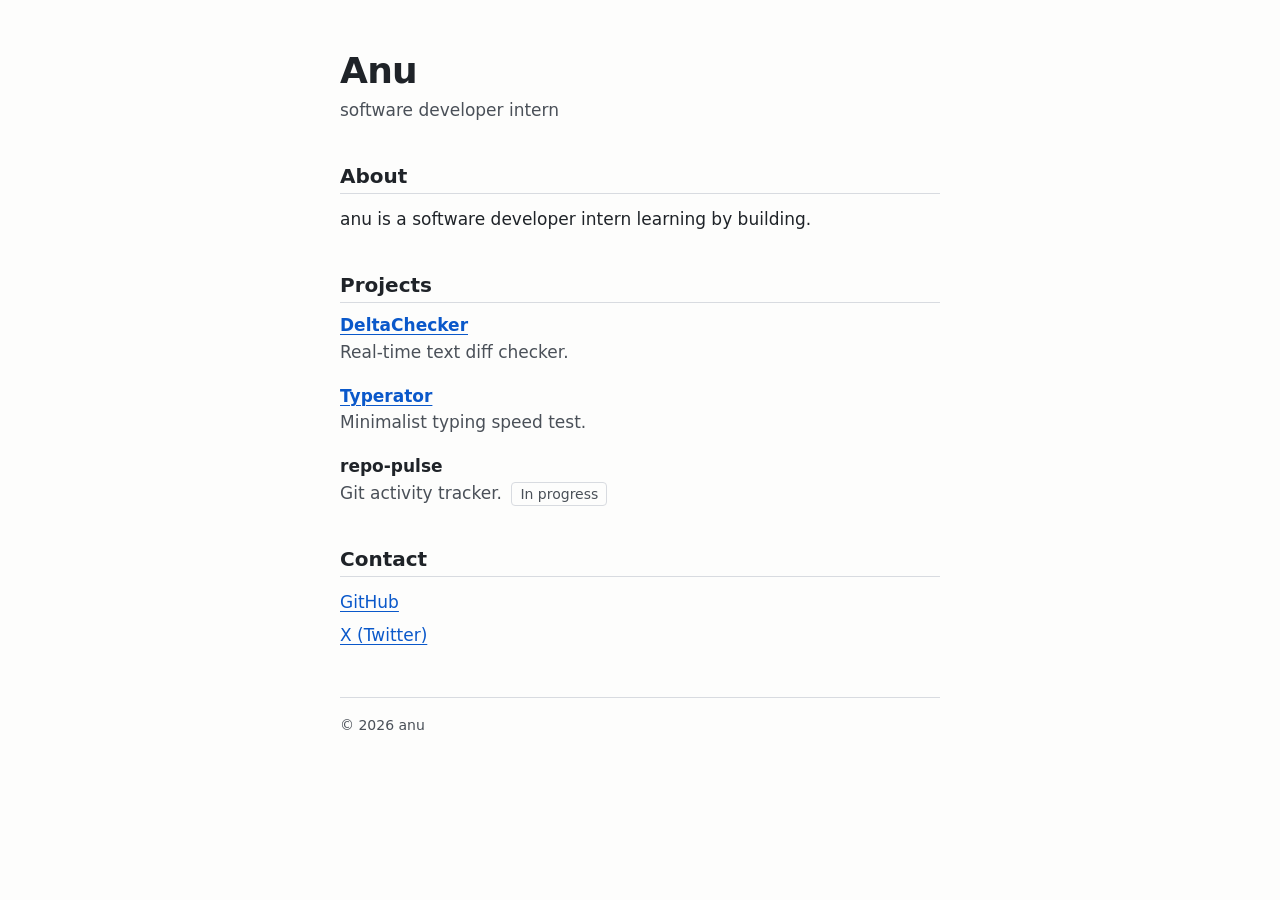
==== index.html @ f2d7a421 "Add personal site: index.html, style.css, .nojekyll, pages.yml, README Co-Authored-By: Claude Opus 5" ====
<!DOCTYPE html>
<html lang="en">
<head>
  <meta charset="UTF-8">
  <meta name="viewport" content="width=device-width, initial-scale=1.0">
  <meta name="description" content="Anu, a software developer intern learning by building. Projects and contact links.">
  <title>Anu — software developer intern</title>
  <link rel="stylesheet" href="style.css">
</head>
<body>
  <header>
    <h1>Anu</h1>
    <p class="tagline">software developer intern</p>
  </header>

  <main>
    <section id="about" aria-labelledby="about-heading">
      <h2 id="about-heading">About</h2>
      <p>anu is a software developer intern learning by building.</p>
    </section>

    <section id="projects" aria-labelledby="projects-heading">
      <h2 id="projects-heading">Projects</h2>
      <ul class="projects">
        <li>
          <h3><a href="https://github.com/anuraj31415/deltachecker">DeltaChecker</a></h3>
          <p>Real-time text diff checker.</p>
        </li>
        <li>
          <h3><a href="https://github.com/anuraj31415/typerator">Typerator</a></h3>
          <p>Minimalist typing speed test.</p>
        </li>
        <li>
          <h3>repo-pulse</h3>
          <p>Git activity tracker. <span class="status">In progress</span></p>
        </li>
      </ul>
    </section>

    <section id="contact" aria-labelledby="contact-heading">
      <h2 id="contact-heading">Contact</h2>
      <ul class="contact">
        <li><a href="https://github.com/anuraj31415">GitHub</a></li>
        <li><a href="https://x.com/anuraj31515">X (Twitter)</a></li>
      </ul>
    </section>
  </main>

  <footer>
    <p>&copy; 2026 anu</p>
  </footer>
</body>
</html>
---- style.css ----
:root {
  --bg: #fdfdfc;
  --text: #1f2328;
  --muted: #4a5058;
  --link: #0a58ca;
  --link-hover: #083f91;
  --border: #d8dbe0;
  --focus: #0a58ca;
}

*,
*::before,
*::after {
  box-sizing: border-box;
}

html {
  font-size: 100%;
  -webkit-text-size-adjust: 100%;
  text-size-adjust: 100%;
}

body {
  margin: 0 auto;
  max-width: 40rem;
  padding: 3rem 1.25rem;
  background: var(--bg);
  color: var(--text);
  font-family: system-ui, -apple-system, 'Segoe UI', Roboto, 'Helvetica Neue', Arial, sans-serif;
  font-size: 1.0625rem;
  line-height: 1.6;
}

h1,
h2,
h3 {
  line-height: 1.25;
  margin: 0;
}

h1 {
  font-size: 2.25rem;
  letter-spacing: -0.02em;
}

h2 {
  font-size: 1.25rem;
  margin-bottom: 0.75rem;
  padding-bottom: 0.25rem;
  border-bottom: 1px solid var(--border);
}

h3 {
  font-size: 1.0625rem;
}

p {
  margin: 0 0 1rem;
}

header {
  margin-bottom: 2.5rem;
}

.tagline {
  margin: 0.25rem 0 0;
  color: var(--muted);
}

section {
  margin-bottom: 2.5rem;
}

ul {
  margin: 0;
  padding: 0;
  list-style: none;
}

.projects li {
  margin-bottom: 1.25rem;
}

.projects p {
  margin: 0.125rem 0 0;
  color: var(--muted);
}

.status {
  display: inline-block;
  margin-left: 0.25rem;
  padding: 0 0.5rem;
  border: 1px solid var(--border);
  border-radius: 0.25rem;
  font-size: 0.875rem;
}

.contact li {
  margin-bottom: 0.375rem;
}

a {
  color: var(--link);
  text-decoration-thickness: 0.08em;
  text-underline-offset: 0.15em;
}

a:hover {
  color: var(--link-hover);
}

a:focus-visible {
  outline: 3px solid var(--focus);
  outline-offset: 2px;
  border-radius: 2px;
}

footer {
  margin-top: 3rem;
  padding-top: 1rem;
  border-top: 1px solid var(--border);
  color: var(--muted);
  font-size: 0.875rem;
}

footer p {
  margin: 0;
}

@media (max-width: 30rem) {
  body {
    padding: 2rem 1rem;
    font-size: 1rem;
  }

  h1 {
    font-size: 1.875rem;
  }
}
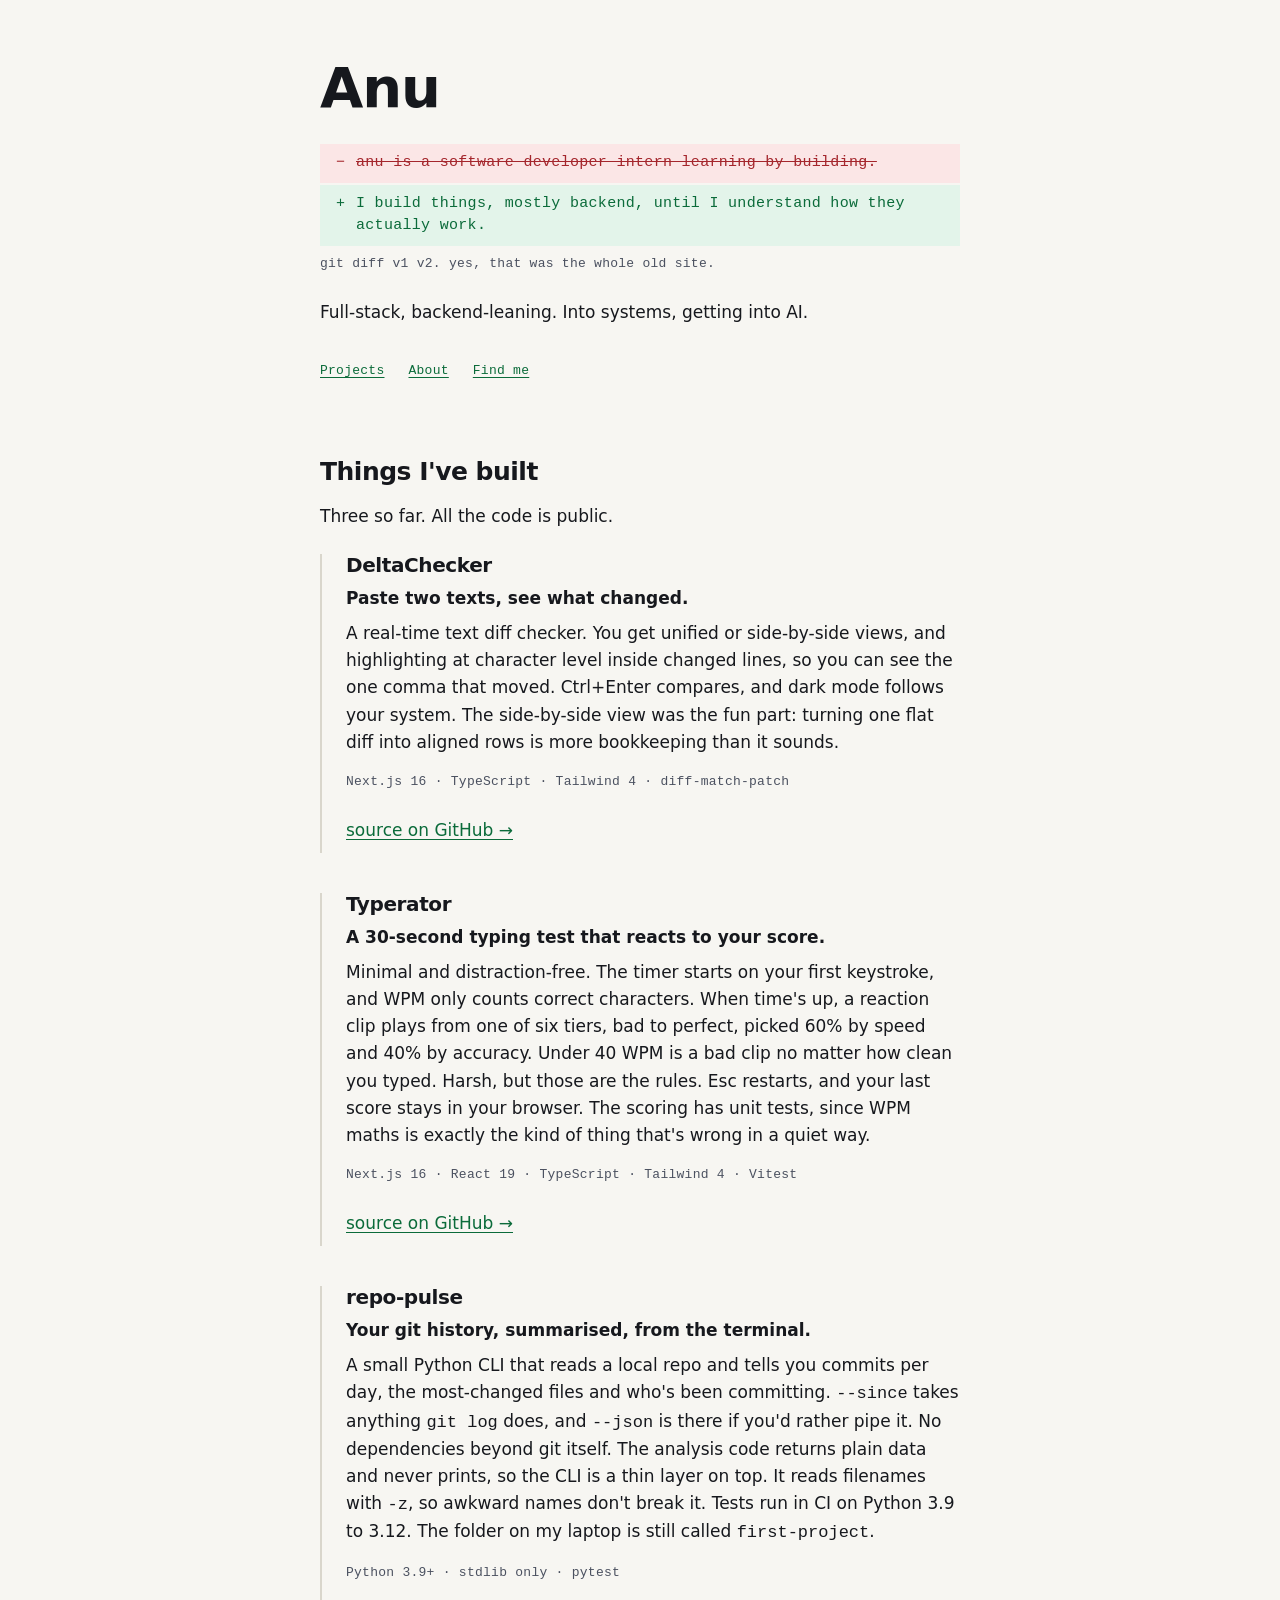
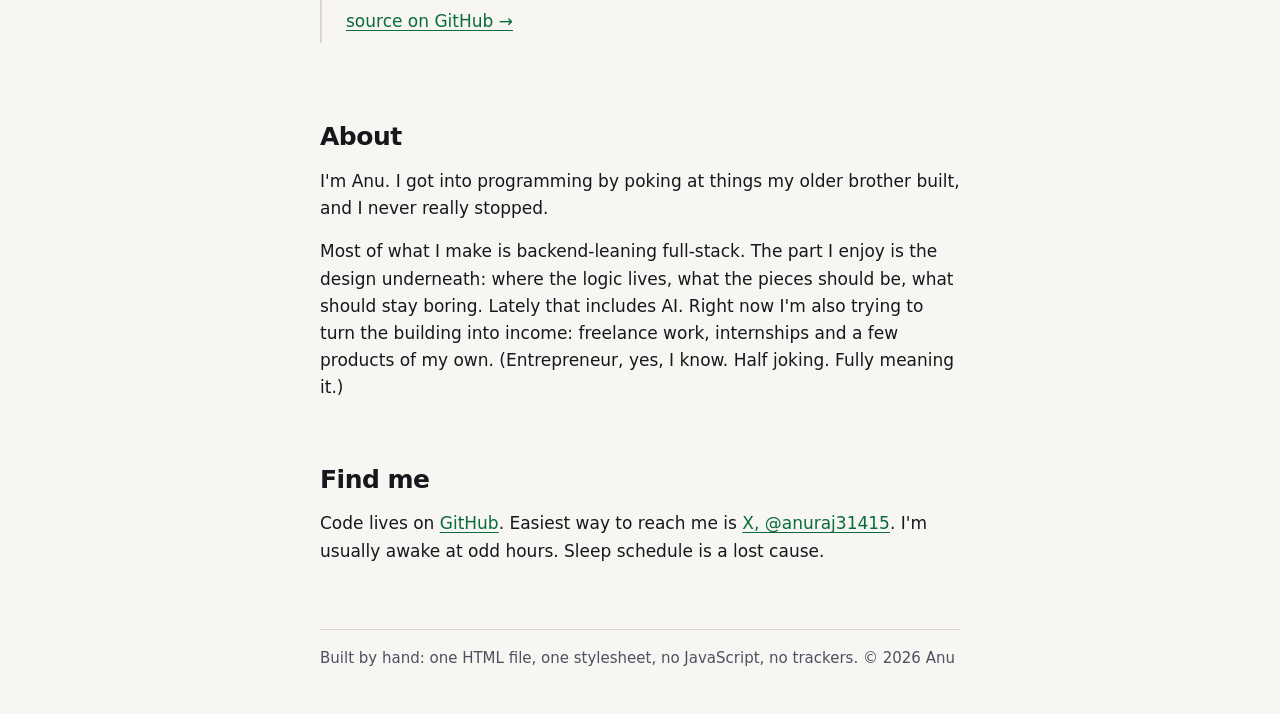
==== commit 08e8da9f: "Redo site: diff-themed hero, real project writeups, 404 page" ====
--- a/index.html
+++ b/index.html
@@ -1,53 +1,85 @@
 <!DOCTYPE html>
+<!-- you read the source. respect. two files, no build step. the diff in the hero is real: that was the v1 sentence. -->
 <html lang="en">
 <head>
   <meta charset="UTF-8">
   <meta name="viewport" content="width=device-width, initial-scale=1.0">
-  <meta name="description" content="Anu, a software developer intern learning by building. Projects and contact links.">
-  <title>Anu — software developer intern</title>
+  <meta name="color-scheme" content="light dark">
+  <meta name="description" content="Anu builds backend-heavy things until he understands how they work. Projects: DeltaChecker, Typerator, repo-pulse.">
+  <meta property="og:title" content="Anu — builds backend-heavy things">
+  <meta property="og:description" content="Full-stack, backend-leaning. Into systems, getting into AI.">
+  <meta property="og:type" content="website">
+  <title>Anu — builds backend-heavy things</title>
   <link rel="stylesheet" href="style.css">
 </head>
 <body>
+  <a class="skip" href="#projects">Skip to projects</a>
   <header>
     <h1>Anu</h1>
-    <p class="tagline">software developer intern</p>
+    <p class="diff" role="group" aria-label="The old site sentence, struck through, and its replacement">
+      <del>anu is a software developer intern learning by building.</del>
+      <ins>I build things, mostly backend, until I understand how they actually work.</ins>
+    </p>
+    <p class="caption">git diff v1 v2. yes, that was the whole old site.</p>
+    <p class="lede">Full-stack, backend-leaning. Into systems, getting into AI.</p>
+    <nav aria-label="Sections">
+      <ul>
+        <li><a href="#projects">Projects</a></li>
+        <li><a href="#about">About</a></li>
+        <li><a href="#contact">Find me</a></li>
+      </ul>
+    </nav>
   </header>
 
   <main>
-    <section id="about" aria-labelledby="about-heading">
-      <h2 id="about-heading">About</h2>
-      <p>anu is a software developer intern learning by building.</p>
-    </section>
-
     <section id="projects" aria-labelledby="projects-heading">
-      <h2 id="projects-heading">Projects</h2>
+      <h2 id="projects-heading">Things I've built</h2>
+      <p>Three so far. All the code is public.</p>
       <ul class="projects">
         <li>
-          <h3><a href="https://github.com/anuraj31415/deltachecker">DeltaChecker</a></h3>
-          <p>Real-time text diff checker.</p>
+          <article>
+            <h3>DeltaChecker</h3>
+            <p class="what">Paste two texts, see what changed.</p>
+            <p>A real-time text diff checker. You get unified or side-by-side views, and highlighting at character level inside changed lines, so you can see the one comma that moved. Ctrl+Enter compares, and dark mode follows your system. The side-by-side view was the fun part: turning one flat diff into aligned rows is more bookkeeping than it sounds.</p>
+            <p class="stack">Next.js 16 · TypeScript · Tailwind 4 · diff-match-patch</p>
+            <p class="links"><a href="https://github.com/anuraj31415/deltachecker">source on GitHub →<span class="vh"> (DeltaChecker)</span></a></p>
+          </article>
         </li>
         <li>
-          <h3><a href="https://github.com/anuraj31415/typerator">Typerator</a></h3>
-          <p>Minimalist typing speed test.</p>
+          <article>
+            <h3>Typerator</h3>
+            <p class="what">A 30-second typing test that reacts to your score.</p>
+            <p>Minimal and distraction-free. The timer starts on your first keystroke, and WPM only counts correct characters. When time's up, a reaction clip plays from one of six tiers, bad to perfect, picked 60% by speed and 40% by accuracy. Under 40 WPM is a bad clip no matter how clean you typed. Harsh, but those are the rules. Esc restarts, and your last score stays in your browser. The scoring has unit tests, since WPM maths is exactly the kind of thing that's wrong in a quiet way.</p>
+            <p class="stack">Next.js 16 · React 19 · TypeScript · Tailwind 4 · Vitest</p>
+            <p class="links"><a href="https://github.com/anuraj31415/typerator">source on GitHub →<span class="vh"> (Typerator)</span></a></p>
+          </article>
         </li>
         <li>
-          <h3>repo-pulse</h3>
-          <p>Git activity tracker. <span class="status">In progress</span></p>
+          <article>
+            <h3>repo-pulse</h3>
+            <p class="what">Your git history, summarised, from the terminal.</p>
+            <p>A small Python CLI that reads a local repo and tells you commits per day, the most-changed files and who's been committing. <code>--since</code> takes anything <code>git log</code> does, and <code>--json</code> is there if you'd rather pipe it. No dependencies beyond git itself. The analysis code returns plain data and never prints, so the CLI is a thin layer on top. It reads filenames with <code>-z</code>, so awkward names don't break it. Tests run in CI on Python 3.9 to 3.12. The folder on my laptop is still called <code>first-project</code>.</p>
+            <p class="stack">Python 3.9+ · stdlib only · pytest</p>
+            <p class="links"><a href="https://github.com/anuraj31415/repo-pulse">source on GitHub →<span class="vh"> (repo-pulse)</span></a></p>
+          </article>
         </li>
       </ul>
     </section>
 
+    <section id="about" aria-labelledby="about-heading">
+      <h2 id="about-heading">About</h2>
+      <p>I'm Anu. I got into programming by poking at things my older brother built, and I never really stopped.</p>
+      <p>Most of what I make is backend-leaning full-stack. The part I enjoy is the design underneath: where the logic lives, what the pieces should be, what should stay boring. Lately that includes AI. Right now I'm also trying to turn the building into income: freelance work, internships and a few products of my own. (Entrepreneur, yes, I know. Half joking. Fully meaning it.)</p>
+    </section>
+
     <section id="contact" aria-labelledby="contact-heading">
-      <h2 id="contact-heading">Contact</h2>
-      <ul class="contact">
-        <li><a href="https://github.com/anuraj31415">GitHub</a></li>
-        <li><a href="https://x.com/anuraj31515">X (Twitter)</a></li>
-      </ul>
+      <h2 id="contact-heading">Find me</h2>
+      <p>Code lives on <a href="https://github.com/anuraj31415">GitHub</a>. Easiest way to reach me is <a href="https://x.com/anuraj31415">X, @anuraj31415</a>. I'm usually awake at odd hours. Sleep schedule is a lost cause.</p>
     </section>
   </main>
 
   <footer>
-    <p>&copy; 2026 anu</p>
+    <p>Built by hand: one HTML file, one stylesheet, no JavaScript, no trackers. &copy; 2026 Anu</p>
   </footer>
 </body>
 </html>
--- a/style.css
+++ b/style.css
@@ -1,139 +1,78 @@
+/* Anu's site. The idea: it's a diff. Green adds, red removes, nothing else gets colour. */
 :root {
-  --bg: #fdfdfc;
-  --text: #1f2328;
-  --muted: #4a5058;
-  --link: #0a58ca;
-  --link-hover: #083f91;
-  --border: #d8dbe0;
-  --focus: #0a58ca;
+  color-scheme: light dark;
+  --bg: #f7f6f2;
+  --text: #16181d;
+  --muted: #4b5160;
+  --add: #0b6b3a;
+  --del: #a4262c;
+  --rule: #d9d6cc;
+  --add-tint: #e3f4ea;
+  --del-tint: #fbe6e6;
+  --s1: .5rem;
+  --s2: 1rem;
+  --s3: 1.5rem;
+  --s4: 2rem;
+  --s5: 3rem;
+  --s6: 4rem;
+  --sans: system-ui, -apple-system, "Segoe UI", Roboto, sans-serif;
+  --mono: ui-monospace, "SFMono-Regular", Menlo, Consolas, monospace;
 }
-
-*,
-*::before,
-*::after {
-  box-sizing: border-box;
-}
-
-html {
-  font-size: 100%;
-  -webkit-text-size-adjust: 100%;
-  text-size-adjust: 100%;
-}
-
-body {
-  margin: 0 auto;
-  max-width: 40rem;
-  padding: 3rem 1.25rem;
-  background: var(--bg);
-  color: var(--text);
-  font-family: system-ui, -apple-system, 'Segoe UI', Roboto, 'Helvetica Neue', Arial, sans-serif;
-  font-size: 1.0625rem;
-  line-height: 1.6;
-}
-
-h1,
-h2,
-h3 {
-  line-height: 1.25;
-  margin: 0;
-}
-
-h1 {
-  font-size: 2.25rem;
-  letter-spacing: -0.02em;
-}
-
-h2 {
-  font-size: 1.25rem;
-  margin-bottom: 0.75rem;
-  padding-bottom: 0.25rem;
-  border-bottom: 1px solid var(--border);
-}
-
-h3 {
-  font-size: 1.0625rem;
-}
-
-p {
-  margin: 0 0 1rem;
-}
-
-header {
-  margin-bottom: 2.5rem;
-}
-
-.tagline {
-  margin: 0.25rem 0 0;
-  color: var(--muted);
-}
-
-section {
-  margin-bottom: 2.5rem;
-}
-
-ul {
-  margin: 0;
-  padding: 0;
-  list-style: none;
-}
-
-.projects li {
-  margin-bottom: 1.25rem;
-}
-
-.projects p {
-  margin: 0.125rem 0 0;
-  color: var(--muted);
-}
-
-.status {
-  display: inline-block;
-  margin-left: 0.25rem;
-  padding: 0 0.5rem;
-  border: 1px solid var(--border);
-  border-radius: 0.25rem;
-  font-size: 0.875rem;
-}
-
-.contact li {
-  margin-bottom: 0.375rem;
-}
-
-a {
-  color: var(--link);
-  text-decoration-thickness: 0.08em;
-  text-underline-offset: 0.15em;
-}
-
-a:hover {
-  color: var(--link-hover);
-}
-
-a:focus-visible {
-  outline: 3px solid var(--focus);
-  outline-offset: 2px;
-  border-radius: 2px;
-}
-
-footer {
-  margin-top: 3rem;
-  padding-top: 1rem;
-  border-top: 1px solid var(--border);
-  color: var(--muted);
-  font-size: 0.875rem;
-}
-
-footer p {
-  margin: 0;
-}
-
-@media (max-width: 30rem) {
-  body {
-    padding: 2rem 1rem;
-    font-size: 1rem;
-  }
-
-  h1 {
-    font-size: 1.875rem;
+@media (prefers-color-scheme: dark) {
+  :root {
+    --bg: #121418;
+    --text: #e8e6e1;
+    --muted: #a3a9b5;
+    --add: #5fd38d;
+    --del: #ff8f8f;
+    --rule: #2a2e36;
+    --add-tint: #16281d;
+    --del-tint: #2c1818;
   }
 }
+* { box-sizing: border-box; }
+html { background: var(--bg); }
+body {
+  max-width: 42rem;
+  margin: 0 auto;
+  padding: var(--s3) var(--s2) var(--s5);
+  font: 1.0625rem/1.6 var(--sans);
+  color: var(--text);
+  background: var(--bg);
+}
+@media (max-width: 30rem) { body { font-size: 1rem; } }
+::selection { background: var(--add-tint); color: var(--text); }
+h1, h2, h3 { line-height: 1.15; letter-spacing: -.02em; text-wrap: balance; margin: 0; }
+h1 { font-size: clamp(2.25rem, 7vw, 3.5rem); }
+h2 { font-size: 1.5625rem; margin-bottom: var(--s2); }
+h3 { font-size: 1.25rem; margin-bottom: var(--s1); }
+p { margin: 0 0 var(--s2); }
+a { color: var(--add); text-decoration: underline; text-underline-offset: .2em; text-decoration-thickness: 1px; }
+a:hover { text-decoration-thickness: 3px; }
+a:focus-visible { outline: 3px solid var(--add); outline-offset: 3px; border-radius: 2px; }
+.mono, .caption, .stack, nav, .diff { font-family: var(--mono); font-size: .8125rem; letter-spacing: .02em; }
+.skip { position: absolute; left: var(--s2); top: -4rem; background: var(--bg); padding: var(--s1) var(--s2); border: 2px solid var(--add); z-index: 1; }
+.skip:focus { top: var(--s1); }
+header { padding-top: var(--s4); }
+.diff { margin: var(--s3) 0 var(--s1); display: grid; gap: 2px; font-size: .9375rem; line-height: 1.5; }
+.diff > * { display: block; padding: var(--s1) var(--s2) var(--s1) 2.25rem; position: relative; overflow-wrap: anywhere; }
+.diff > *::before { position: absolute; left: var(--s2); content: "+"; }
+.diff del { background: var(--del-tint); color: var(--del); text-decoration: line-through; }
+.diff del::before { content: "\2212"; }
+.diff ins { background: var(--add-tint); color: var(--add); text-decoration: none; }
+.caption { color: var(--muted); margin: 0 0 var(--s3); }
+.lede { margin: 0 0 var(--s3); }
+nav ul { list-style: none; margin: 0; padding: 0; display: flex; flex-wrap: wrap; gap: 0 var(--s3); }
+nav a { display: inline-flex; align-items: center; min-height: 44px; }
+section { margin-top: var(--s6); }
+.projects { list-style: none; margin: var(--s3) 0 0; padding: 0; display: grid; gap: var(--s3); }
+article { border-left: 2px solid var(--rule); padding-left: var(--s3); transition: border-color 150ms; }
+article:hover, article:focus-within { border-left-color: var(--add); }
+.what { font-weight: 600; margin-bottom: var(--s1); }
+.stack { color: var(--muted); overflow-wrap: anywhere; }
+.links a { display: inline-flex; align-items: center; min-height: 44px; }
+.contact { list-style: none; margin: 0; padding: 0; }
+.vh { position: absolute; width: 1px; height: 1px; overflow: hidden; clip-path: inset(50%); white-space: nowrap; }
+footer { margin-top: var(--s6); padding-top: var(--s2); border-top: 1px solid var(--rule); color: var(--muted); font-size: .9375rem; }
+footer p { margin: 0; }
+@media (prefers-reduced-motion: reduce) { article { transition: none; } }
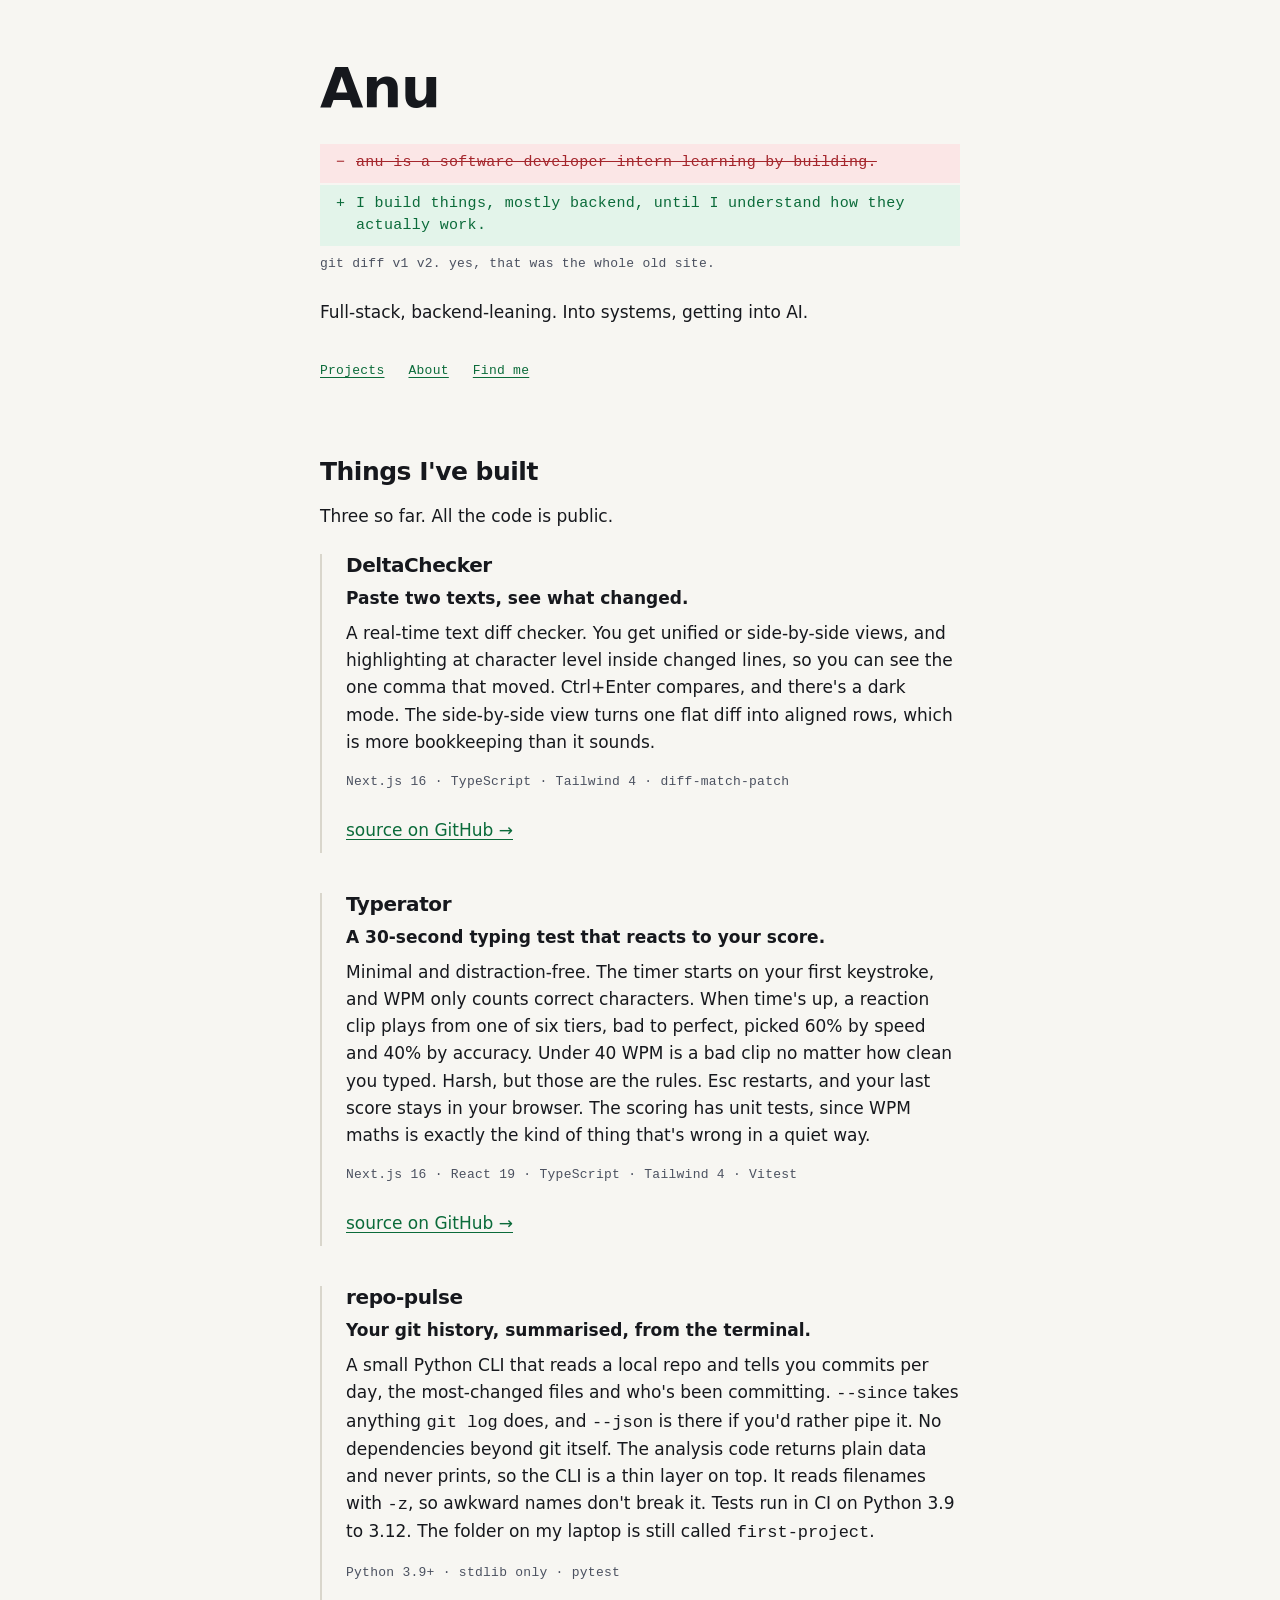
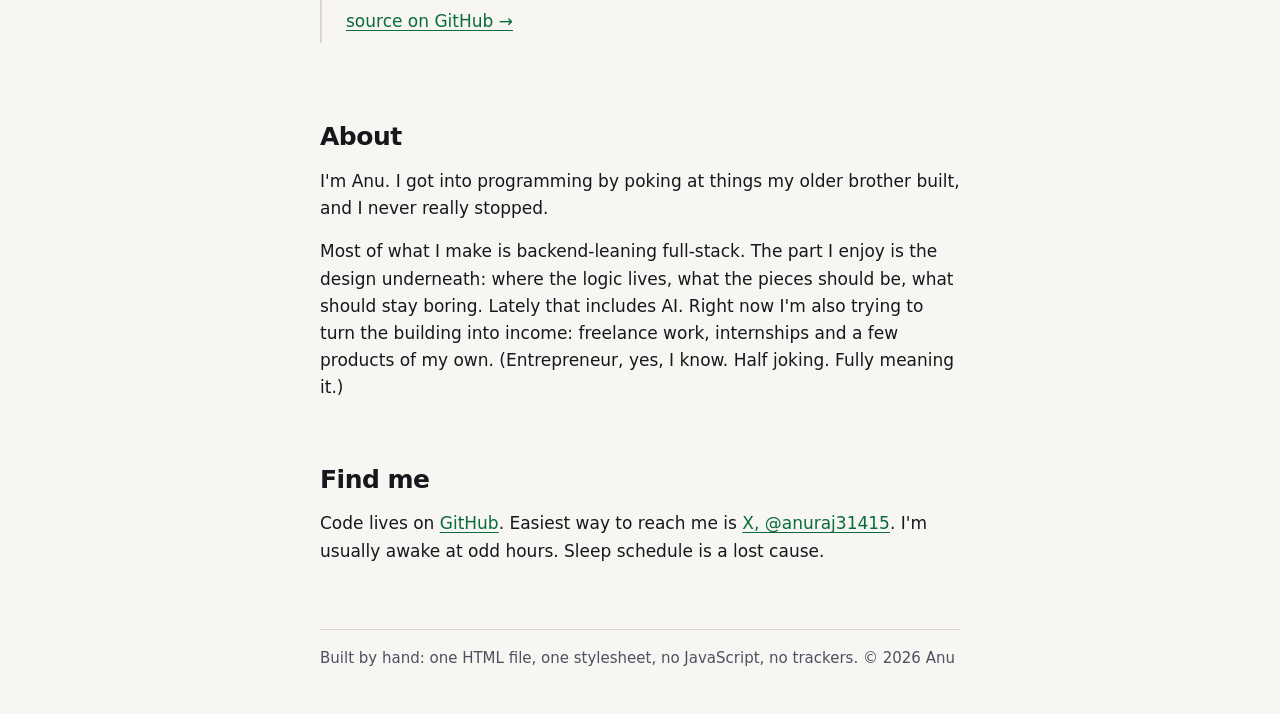
==== commit 7a66b41d: "QA fixes: scrub README grep example, trim DeltaChecker blurb, fix file count comment" ====
--- a/index.html
+++ b/index.html
@@ -1,5 +1,5 @@
 <!DOCTYPE html>
-<!-- you read the source. respect. two files, no build step. the diff in the hero is real: that was the v1 sentence. -->
+<!-- you read the source. respect. three files, no build step. the diff in the hero is real: that was the v1 sentence. -->
 <html lang="en">
 <head>
   <meta charset="UTF-8">
@@ -40,7 +40,7 @@
           <article>
             <h3>DeltaChecker</h3>
             <p class="what">Paste two texts, see what changed.</p>
-            <p>A real-time text diff checker. You get unified or side-by-side views, and highlighting at character level inside changed lines, so you can see the one comma that moved. Ctrl+Enter compares, and dark mode follows your system. The side-by-side view was the fun part: turning one flat diff into aligned rows is more bookkeeping than it sounds.</p>
+            <p>A real-time text diff checker. You get unified or side-by-side views, and highlighting at character level inside changed lines, so you can see the one comma that moved. Ctrl+Enter compares, and there's a dark mode. The side-by-side view turns one flat diff into aligned rows, which is more bookkeeping than it sounds.</p>
             <p class="stack">Next.js 16 · TypeScript · Tailwind 4 · diff-match-patch</p>
             <p class="links"><a href="https://github.com/anuraj31415/deltachecker">source on GitHub →<span class="vh"> (DeltaChecker)</span></a></p>
           </article>
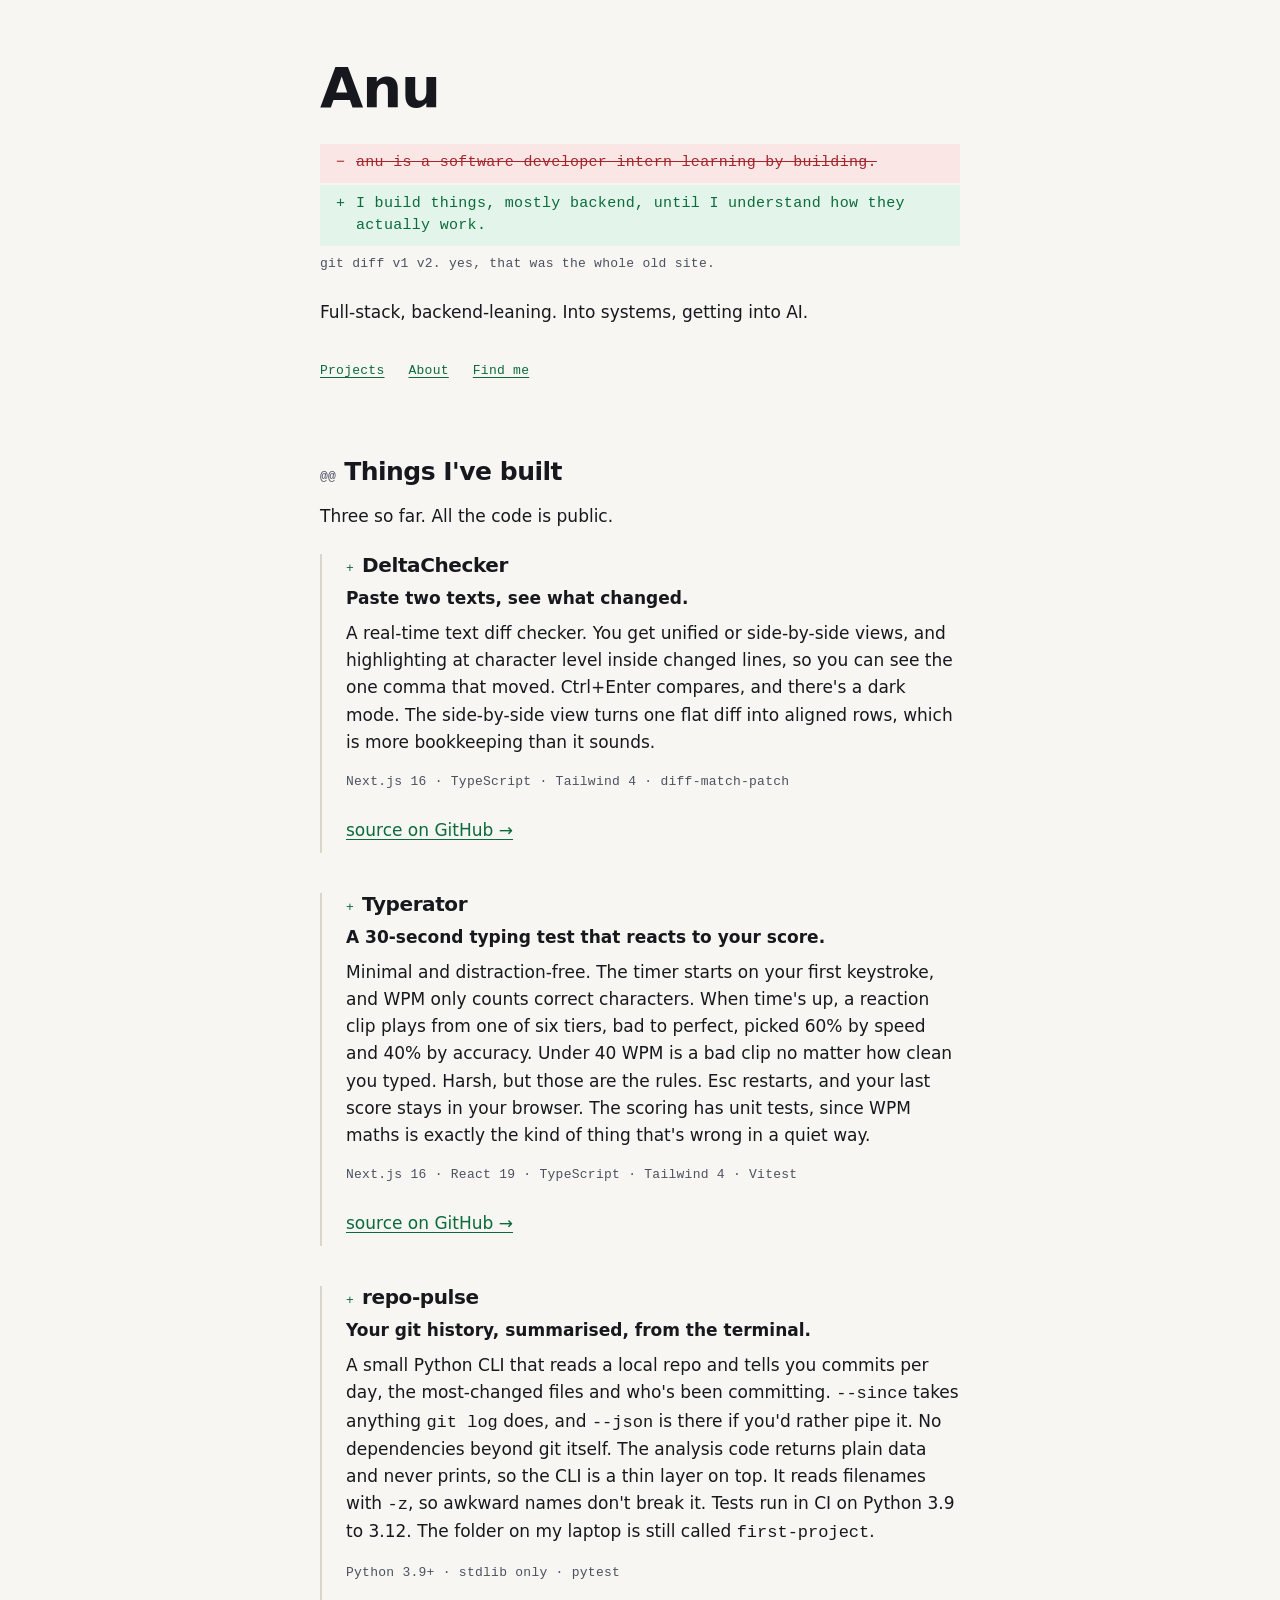
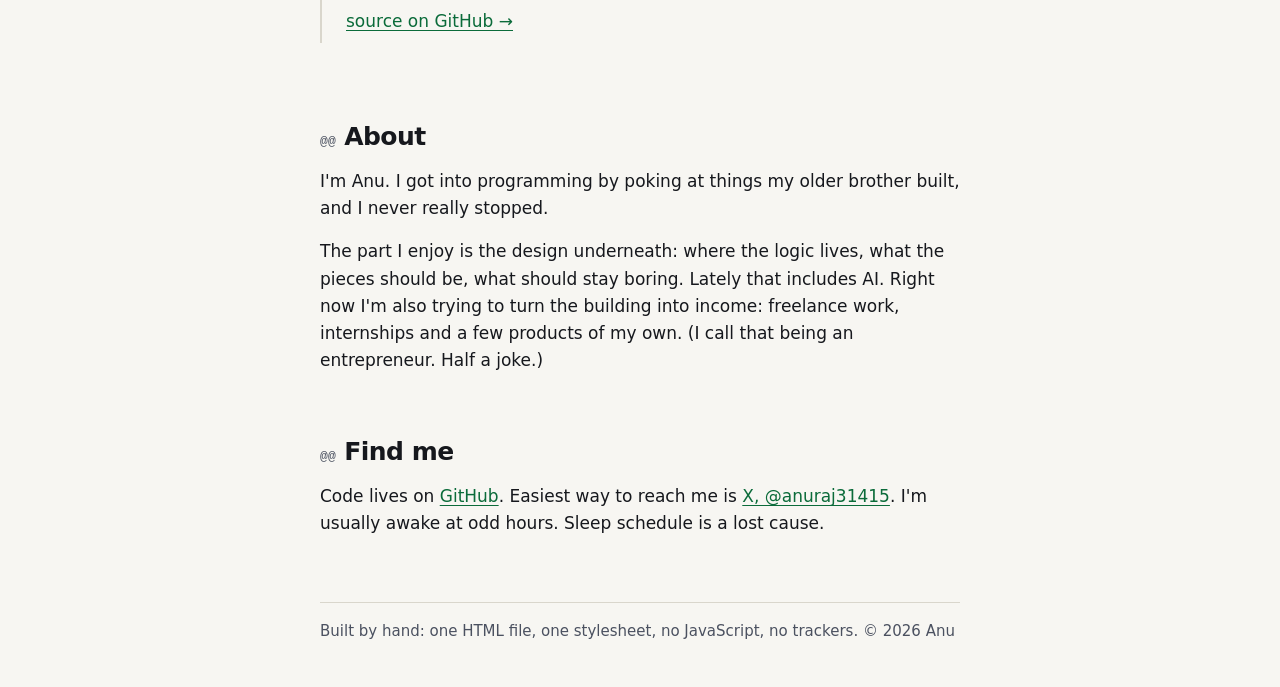
==== commit 887711e1: "Polish: readable selection, decorative gutters, carry diff motif down the page, trim repeats" ====
--- a/index.html
+++ b/index.html
@@ -7,7 +7,7 @@
   <meta name="color-scheme" content="light dark">
   <meta name="description" content="Anu builds backend-heavy things until he understands how they work. Projects: DeltaChecker, Typerator, repo-pulse.">
   <meta property="og:title" content="Anu — builds backend-heavy things">
-  <meta property="og:description" content="Full-stack, backend-leaning. Into systems, getting into AI.">
+  <meta property="og:description" content="Projects and contact links for Anu: DeltaChecker, Typerator, repo-pulse.">
   <meta property="og:type" content="website">
   <title>Anu — builds backend-heavy things</title>
   <link rel="stylesheet" href="style.css">
@@ -69,7 +69,7 @@
     <section id="about" aria-labelledby="about-heading">
       <h2 id="about-heading">About</h2>
       <p>I'm Anu. I got into programming by poking at things my older brother built, and I never really stopped.</p>
-      <p>Most of what I make is backend-leaning full-stack. The part I enjoy is the design underneath: where the logic lives, what the pieces should be, what should stay boring. Lately that includes AI. Right now I'm also trying to turn the building into income: freelance work, internships and a few products of my own. (Entrepreneur, yes, I know. Half joking. Fully meaning it.)</p>
+      <p>The part I enjoy is the design underneath: where the logic lives, what the pieces should be, what should stay boring. Lately that includes AI. Right now I'm also trying to turn the building into income: freelance work, internships and a few products of my own. (I call that being an entrepreneur. Half a joke.)</p>
     </section>
 
     <section id="contact" aria-labelledby="contact-heading">
--- a/style.css
+++ b/style.css
@@ -9,6 +9,8 @@
   --rule: #d9d6cc;
   --add-tint: #e3f4ea;
   --del-tint: #fbe6e6;
+  --sel-bg: #a9dcbd;
+  --sel-fg: #16181d;
   --s1: .5rem;
   --s2: 1rem;
   --s3: 1.5rem;
@@ -28,6 +30,8 @@
     --rule: #2a2e36;
     --add-tint: #16281d;
     --del-tint: #2c1818;
+    --sel-bg: #5fd38d;
+    --sel-fg: #121418;
   }
 }
 * { box-sizing: border-box; }
@@ -41,24 +45,27 @@
   background: var(--bg);
 }
 @media (max-width: 30rem) { body { font-size: 1rem; } }
-::selection { background: var(--add-tint); color: var(--text); }
+::selection { background: var(--sel-bg); color: var(--sel-fg); }
 h1, h2, h3 { line-height: 1.15; letter-spacing: -.02em; text-wrap: balance; margin: 0; }
 h1 { font-size: clamp(2.25rem, 7vw, 3.5rem); }
 h2 { font-size: 1.5625rem; margin-bottom: var(--s2); }
+h2::before, h3::before { font-family: var(--mono); font-size: .8125rem; letter-spacing: .02em; font-weight: 400; margin-right: var(--s1); }
+h2::before { content: "@@" / ""; color: var(--muted); }
+h3::before { content: "+" / ""; color: var(--add); }
 h3 { font-size: 1.25rem; margin-bottom: var(--s1); }
 p { margin: 0 0 var(--s2); }
 a { color: var(--add); text-decoration: underline; text-underline-offset: .2em; text-decoration-thickness: 1px; }
 a:hover { text-decoration-thickness: 3px; }
 a:focus-visible { outline: 3px solid var(--add); outline-offset: 3px; border-radius: 2px; }
-.mono, .caption, .stack, nav, .diff { font-family: var(--mono); font-size: .8125rem; letter-spacing: .02em; }
+.caption, .stack, nav, .diff { font-family: var(--mono); font-size: .8125rem; letter-spacing: .02em; }
 .skip { position: absolute; left: var(--s2); top: -4rem; background: var(--bg); padding: var(--s1) var(--s2); border: 2px solid var(--add); z-index: 1; }
 .skip:focus { top: var(--s1); }
 header { padding-top: var(--s4); }
 .diff { margin: var(--s3) 0 var(--s1); display: grid; gap: 2px; font-size: .9375rem; line-height: 1.5; }
 .diff > * { display: block; padding: var(--s1) var(--s2) var(--s1) 2.25rem; position: relative; overflow-wrap: anywhere; }
-.diff > *::before { position: absolute; left: var(--s2); content: "+"; }
+.diff > *::before { position: absolute; left: var(--s2); content: "+" / ""; }
 .diff del { background: var(--del-tint); color: var(--del); text-decoration: line-through; }
-.diff del::before { content: "\2212"; }
+.diff del::before { content: "\2212" / ""; }
 .diff ins { background: var(--add-tint); color: var(--add); text-decoration: none; }
 .caption { color: var(--muted); margin: 0 0 var(--s3); }
 .lede { margin: 0 0 var(--s3); }
@@ -71,7 +78,6 @@
 .what { font-weight: 600; margin-bottom: var(--s1); }
 .stack { color: var(--muted); overflow-wrap: anywhere; }
 .links a { display: inline-flex; align-items: center; min-height: 44px; }
-.contact { list-style: none; margin: 0; padding: 0; }
 .vh { position: absolute; width: 1px; height: 1px; overflow: hidden; clip-path: inset(50%); white-space: nowrap; }
 footer { margin-top: var(--s6); padding-top: var(--s2); border-top: 1px solid var(--rule); color: var(--muted); font-size: .9375rem; }
 footer p { margin: 0; }
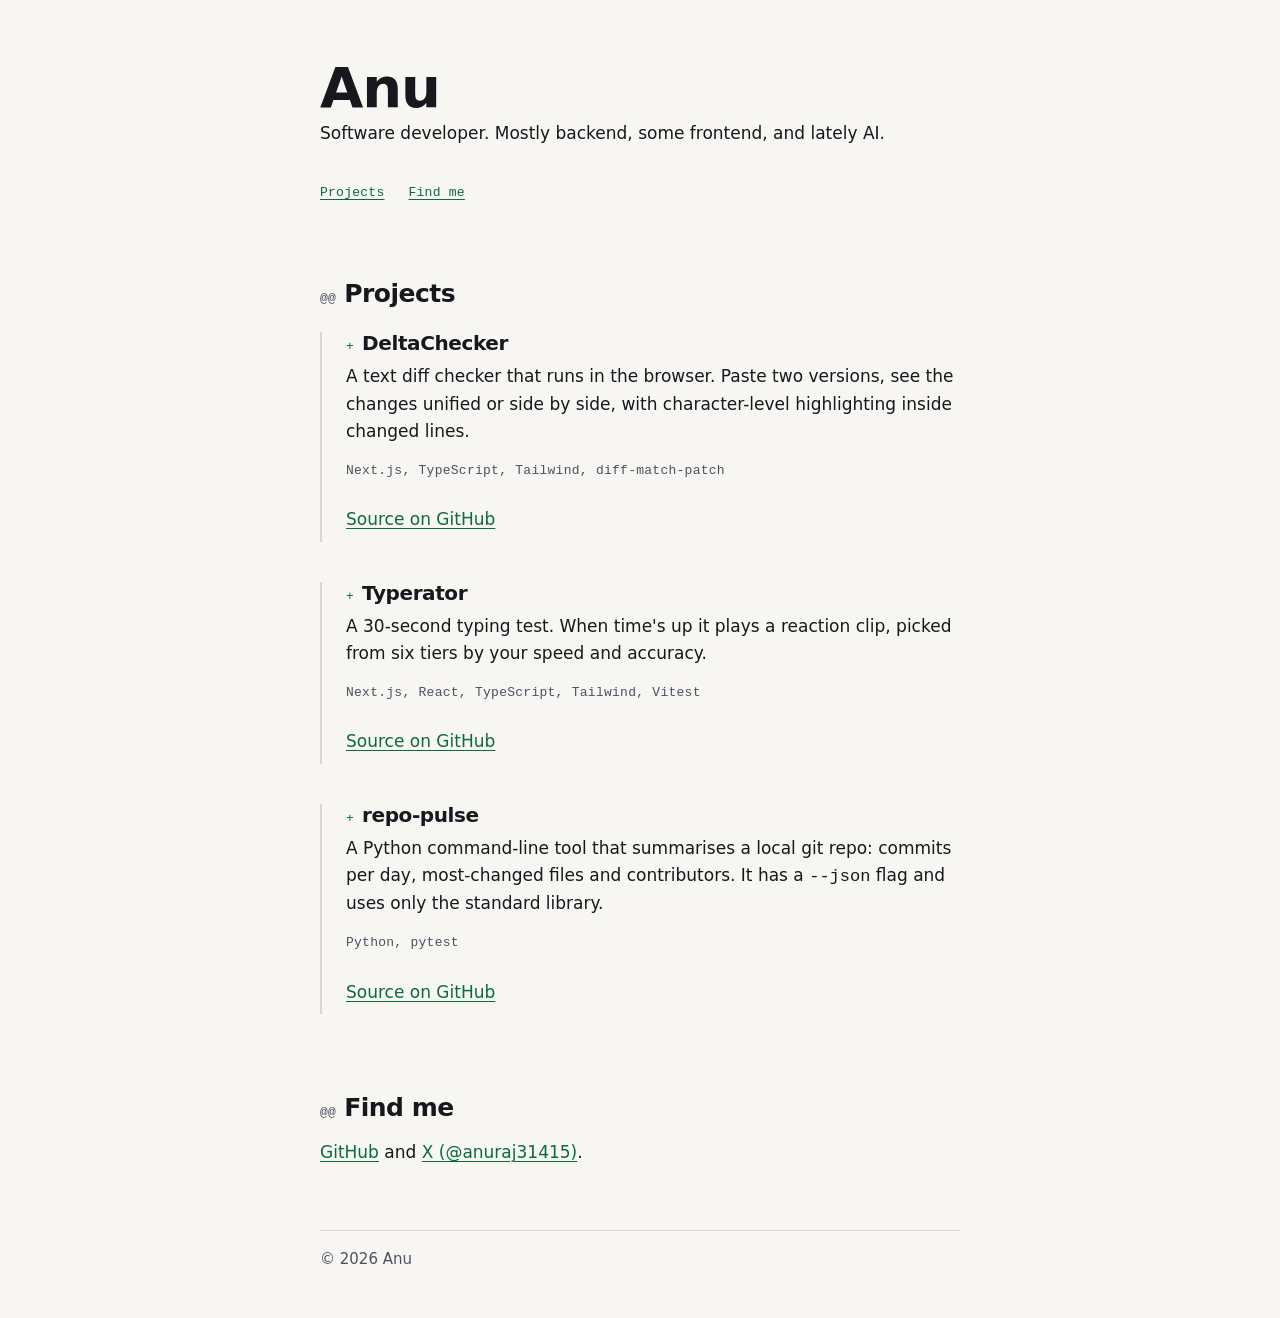
==== commit df965514: "Plain copy rewrite: drop hero diff, About and slogans; keep diff styling on 404" ====
--- a/index.html
+++ b/index.html
@@ -1,31 +1,24 @@
 <!DOCTYPE html>
-<!-- you read the source. respect. three files, no build step. the diff in the hero is real: that was the v1 sentence. -->
 <html lang="en">
 <head>
   <meta charset="UTF-8">
   <meta name="viewport" content="width=device-width, initial-scale=1.0">
   <meta name="color-scheme" content="light dark">
-  <meta name="description" content="Anu builds backend-heavy things until he understands how they work. Projects: DeltaChecker, Typerator, repo-pulse.">
-  <meta property="og:title" content="Anu — builds backend-heavy things">
-  <meta property="og:description" content="Projects and contact links for Anu: DeltaChecker, Typerator, repo-pulse.">
+  <meta name="description" content="Anu, software developer. Projects: DeltaChecker, Typerator, repo-pulse.">
+  <meta property="og:title" content="Anu, software developer">
+  <meta property="og:description" content="Anu, software developer. Projects: DeltaChecker, Typerator, repo-pulse.">
   <meta property="og:type" content="website">
-  <title>Anu — builds backend-heavy things</title>
+  <title>Anu, software developer</title>
   <link rel="stylesheet" href="style.css">
 </head>
 <body>
   <a class="skip" href="#projects">Skip to projects</a>
   <header>
     <h1>Anu</h1>
-    <p class="diff" role="group" aria-label="The old site sentence, struck through, and its replacement">
-      <del>anu is a software developer intern learning by building.</del>
-      <ins>I build things, mostly backend, until I understand how they actually work.</ins>
-    </p>
-    <p class="caption">git diff v1 v2. yes, that was the whole old site.</p>
-    <p class="lede">Full-stack, backend-leaning. Into systems, getting into AI.</p>
+    <p class="lede">Software developer. Mostly backend, some frontend, and lately AI.</p>
     <nav aria-label="Sections">
       <ul>
         <li><a href="#projects">Projects</a></li>
-        <li><a href="#about">About</a></li>
         <li><a href="#contact">Find me</a></li>
       </ul>
     </nav>
@@ -33,53 +26,43 @@
 
   <main>
     <section id="projects" aria-labelledby="projects-heading">
-      <h2 id="projects-heading">Things I've built</h2>
-      <p>Three so far. All the code is public.</p>
+      <h2 id="projects-heading">Projects</h2>
       <ul class="projects">
         <li>
           <article>
             <h3>DeltaChecker</h3>
-            <p class="what">Paste two texts, see what changed.</p>
-            <p>A real-time text diff checker. You get unified or side-by-side views, and highlighting at character level inside changed lines, so you can see the one comma that moved. Ctrl+Enter compares, and there's a dark mode. The side-by-side view turns one flat diff into aligned rows, which is more bookkeeping than it sounds.</p>
-            <p class="stack">Next.js 16 · TypeScript · Tailwind 4 · diff-match-patch</p>
-            <p class="links"><a href="https://github.com/anuraj31415/deltachecker">source on GitHub →<span class="vh"> (DeltaChecker)</span></a></p>
+            <p>A text diff checker that runs in the browser. Paste two versions, see the changes unified or side by side, with character-level highlighting inside changed lines.</p>
+            <p class="stack">Next.js, TypeScript, Tailwind, diff-match-patch</p>
+            <p class="links"><a href="https://github.com/anuraj31415/deltachecker">Source on GitHub<span class="vh"> (DeltaChecker)</span></a></p>
           </article>
         </li>
         <li>
           <article>
             <h3>Typerator</h3>
-            <p class="what">A 30-second typing test that reacts to your score.</p>
-            <p>Minimal and distraction-free. The timer starts on your first keystroke, and WPM only counts correct characters. When time's up, a reaction clip plays from one of six tiers, bad to perfect, picked 60% by speed and 40% by accuracy. Under 40 WPM is a bad clip no matter how clean you typed. Harsh, but those are the rules. Esc restarts, and your last score stays in your browser. The scoring has unit tests, since WPM maths is exactly the kind of thing that's wrong in a quiet way.</p>
-            <p class="stack">Next.js 16 · React 19 · TypeScript · Tailwind 4 · Vitest</p>
-            <p class="links"><a href="https://github.com/anuraj31415/typerator">source on GitHub →<span class="vh"> (Typerator)</span></a></p>
+            <p>A 30-second typing test. When time's up it plays a reaction clip, picked from six tiers by your speed and accuracy.</p>
+            <p class="stack">Next.js, React, TypeScript, Tailwind, Vitest</p>
+            <p class="links"><a href="https://github.com/anuraj31415/typerator">Source on GitHub<span class="vh"> (Typerator)</span></a></p>
           </article>
         </li>
         <li>
           <article>
             <h3>repo-pulse</h3>
-            <p class="what">Your git history, summarised, from the terminal.</p>
-            <p>A small Python CLI that reads a local repo and tells you commits per day, the most-changed files and who's been committing. <code>--since</code> takes anything <code>git log</code> does, and <code>--json</code> is there if you'd rather pipe it. No dependencies beyond git itself. The analysis code returns plain data and never prints, so the CLI is a thin layer on top. It reads filenames with <code>-z</code>, so awkward names don't break it. Tests run in CI on Python 3.9 to 3.12. The folder on my laptop is still called <code>first-project</code>.</p>
-            <p class="stack">Python 3.9+ · stdlib only · pytest</p>
-            <p class="links"><a href="https://github.com/anuraj31415/repo-pulse">source on GitHub →<span class="vh"> (repo-pulse)</span></a></p>
+            <p>A Python command-line tool that summarises a local git repo: commits per day, most-changed files and contributors. It has a <code>--json</code> flag and uses only the standard library.</p>
+            <p class="stack">Python, pytest</p>
+            <p class="links"><a href="https://github.com/anuraj31415/repo-pulse">Source on GitHub<span class="vh"> (repo-pulse)</span></a></p>
           </article>
         </li>
       </ul>
     </section>
 
-    <section id="about" aria-labelledby="about-heading">
-      <h2 id="about-heading">About</h2>
-      <p>I'm Anu. I got into programming by poking at things my older brother built, and I never really stopped.</p>
-      <p>The part I enjoy is the design underneath: where the logic lives, what the pieces should be, what should stay boring. Lately that includes AI. Right now I'm also trying to turn the building into income: freelance work, internships and a few products of my own. (I call that being an entrepreneur. Half a joke.)</p>
-    </section>
-
     <section id="contact" aria-labelledby="contact-heading">
       <h2 id="contact-heading">Find me</h2>
-      <p>Code lives on <a href="https://github.com/anuraj31415">GitHub</a>. Easiest way to reach me is <a href="https://x.com/anuraj31415">X, @anuraj31415</a>. I'm usually awake at odd hours. Sleep schedule is a lost cause.</p>
+      <p><a href="https://github.com/anuraj31415">GitHub</a> and <a href="https://x.com/anuraj31415">X (@anuraj31415)</a>.</p>
     </section>
   </main>
 
   <footer>
-    <p>Built by hand: one HTML file, one stylesheet, no JavaScript, no trackers. &copy; 2026 Anu</p>
+    <p>&copy; 2026 Anu</p>
   </footer>
 </body>
 </html>
--- a/style.css
+++ b/style.css
@@ -75,7 +75,6 @@
 .projects { list-style: none; margin: var(--s3) 0 0; padding: 0; display: grid; gap: var(--s3); }
 article { border-left: 2px solid var(--rule); padding-left: var(--s3); transition: border-color 150ms; }
 article:hover, article:focus-within { border-left-color: var(--add); }
-.what { font-weight: 600; margin-bottom: var(--s1); }
 .stack { color: var(--muted); overflow-wrap: anywhere; }
 .links a { display: inline-flex; align-items: center; min-height: 44px; }
 .vh { position: absolute; width: 1px; height: 1px; overflow: hidden; clip-path: inset(50%); white-space: nowrap; }
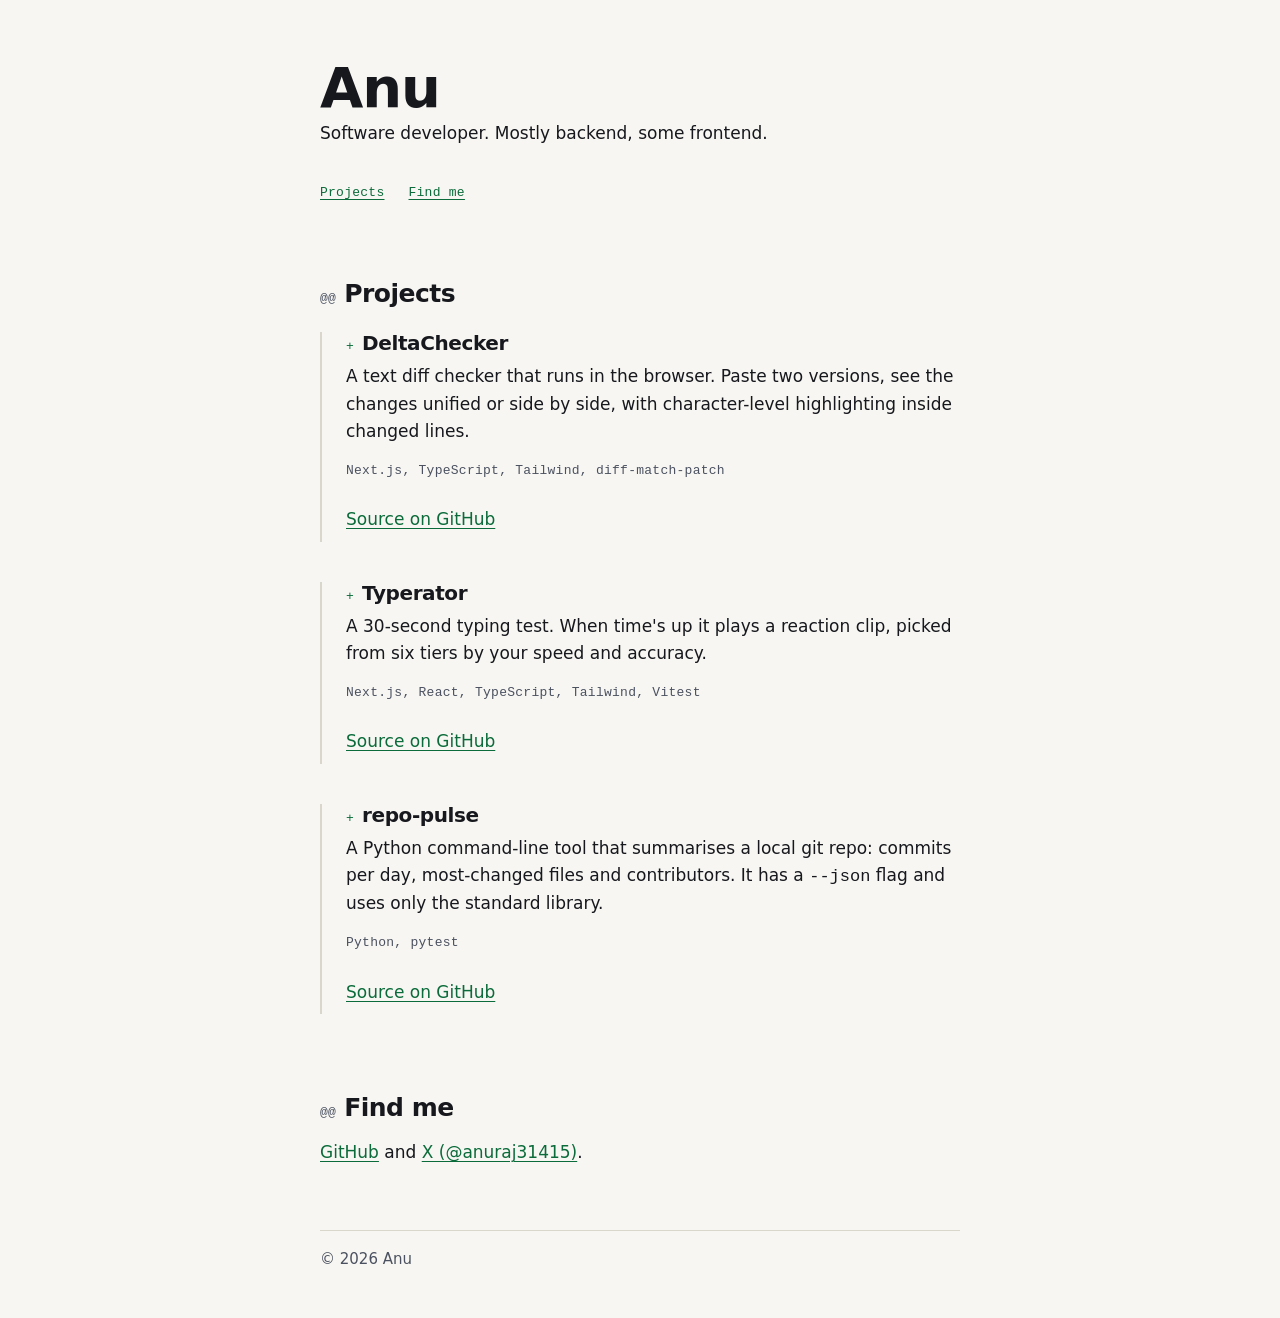
==== commit e08a3152: "Hero line: drop AI claim not backed by any repo" ====
--- a/index.html
+++ b/index.html
@@ -15,7 +15,7 @@
   <a class="skip" href="#projects">Skip to projects</a>
   <header>
     <h1>Anu</h1>
-    <p class="lede">Software developer. Mostly backend, some frontend, and lately AI.</p>
+    <p class="lede">Software developer. Mostly backend, some frontend.</p>
     <nav aria-label="Sections">
       <ul>
         <li><a href="#projects">Projects</a></li>
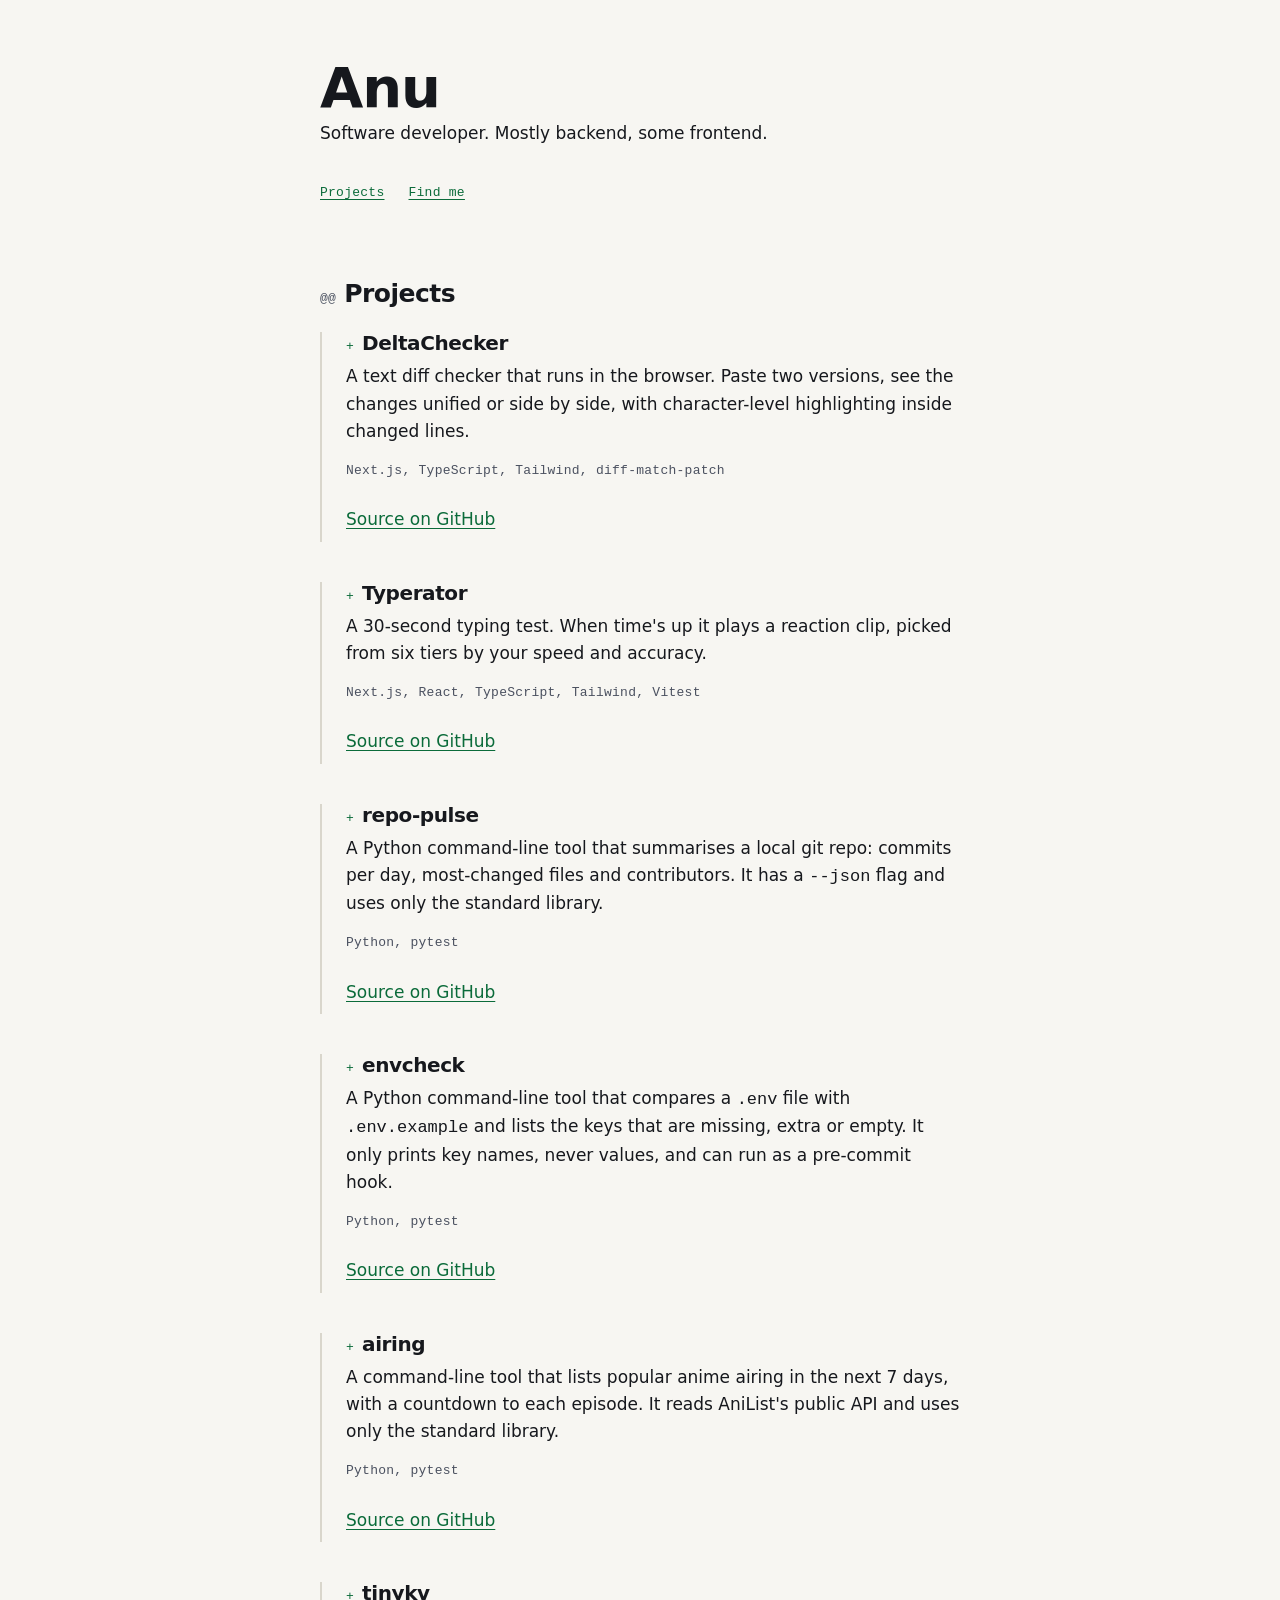
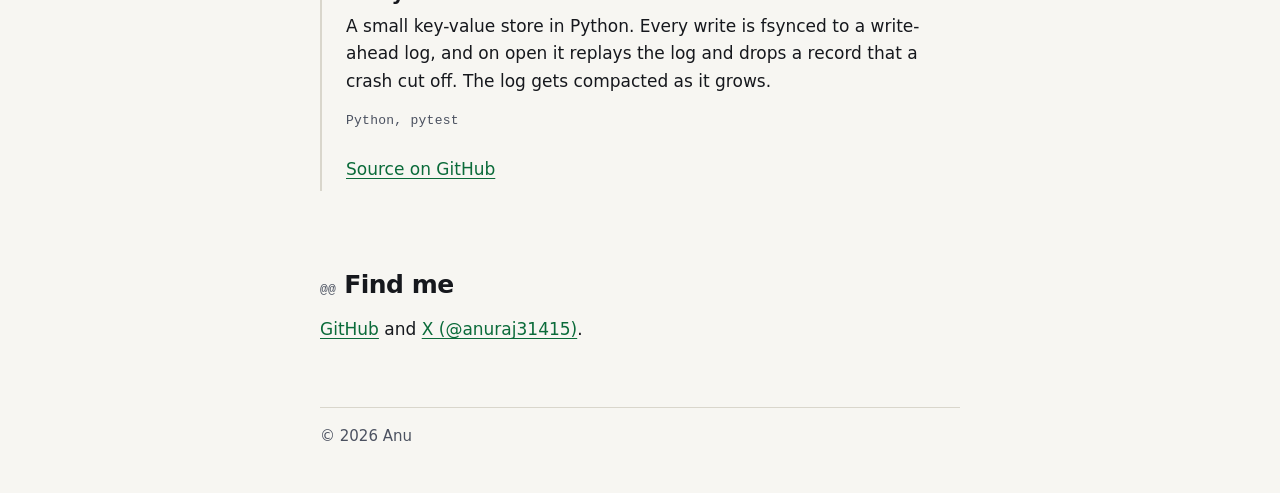
==== commit 9095355b: "Add envcheck, airing and tinykv to projects" ====
--- a/index.html
+++ b/index.html
@@ -4,9 +4,9 @@
   <meta charset="UTF-8">
   <meta name="viewport" content="width=device-width, initial-scale=1.0">
   <meta name="color-scheme" content="light dark">
-  <meta name="description" content="Anu, software developer. Projects: DeltaChecker, Typerator, repo-pulse.">
+  <meta name="description" content="Anu, software developer. Projects: DeltaChecker, Typerator, repo-pulse, envcheck, airing, tinykv.">
   <meta property="og:title" content="Anu, software developer">
-  <meta property="og:description" content="Anu, software developer. Projects: DeltaChecker, Typerator, repo-pulse.">
+  <meta property="og:description" content="Anu, software developer. Projects: DeltaChecker, Typerator, repo-pulse, envcheck, airing, tinykv.">
   <meta property="og:type" content="website">
   <title>Anu, software developer</title>
   <link rel="stylesheet" href="style.css">
@@ -52,6 +52,30 @@
             <p class="links"><a href="https://github.com/anuraj31415/repo-pulse">Source on GitHub<span class="vh"> (repo-pulse)</span></a></p>
           </article>
         </li>
+        <li>
+          <article>
+            <h3>envcheck</h3>
+            <p>A Python command-line tool that compares a <code>.env</code> file with <code>.env.example</code> and lists the keys that are missing, extra or empty. It only prints key names, never values, and can run as a pre-commit hook.</p>
+            <p class="stack">Python, pytest</p>
+            <p class="links"><a href="https://github.com/anuraj31415/envcheck">Source on GitHub<span class="vh"> (envcheck)</span></a></p>
+          </article>
+        </li>
+        <li>
+          <article>
+            <h3>airing</h3>
+            <p>A command-line tool that lists popular anime airing in the next 7 days, with a countdown to each episode. It reads AniList's public API and uses only the standard library.</p>
+            <p class="stack">Python, pytest</p>
+            <p class="links"><a href="https://github.com/anuraj31415/airing">Source on GitHub<span class="vh"> (airing)</span></a></p>
+          </article>
+        </li>
+        <li>
+          <article>
+            <h3>tinykv</h3>
+            <p>A small key-value store in Python. Every write is fsynced to a write-ahead log, and on open it replays the log and drops a record that a crash cut off. The log gets compacted as it grows.</p>
+            <p class="stack">Python, pytest</p>
+            <p class="links"><a href="https://github.com/anuraj31415/tinykv">Source on GitHub<span class="vh"> (tinykv)</span></a></p>
+          </article>
+        </li>
       </ul>
     </section>
 
